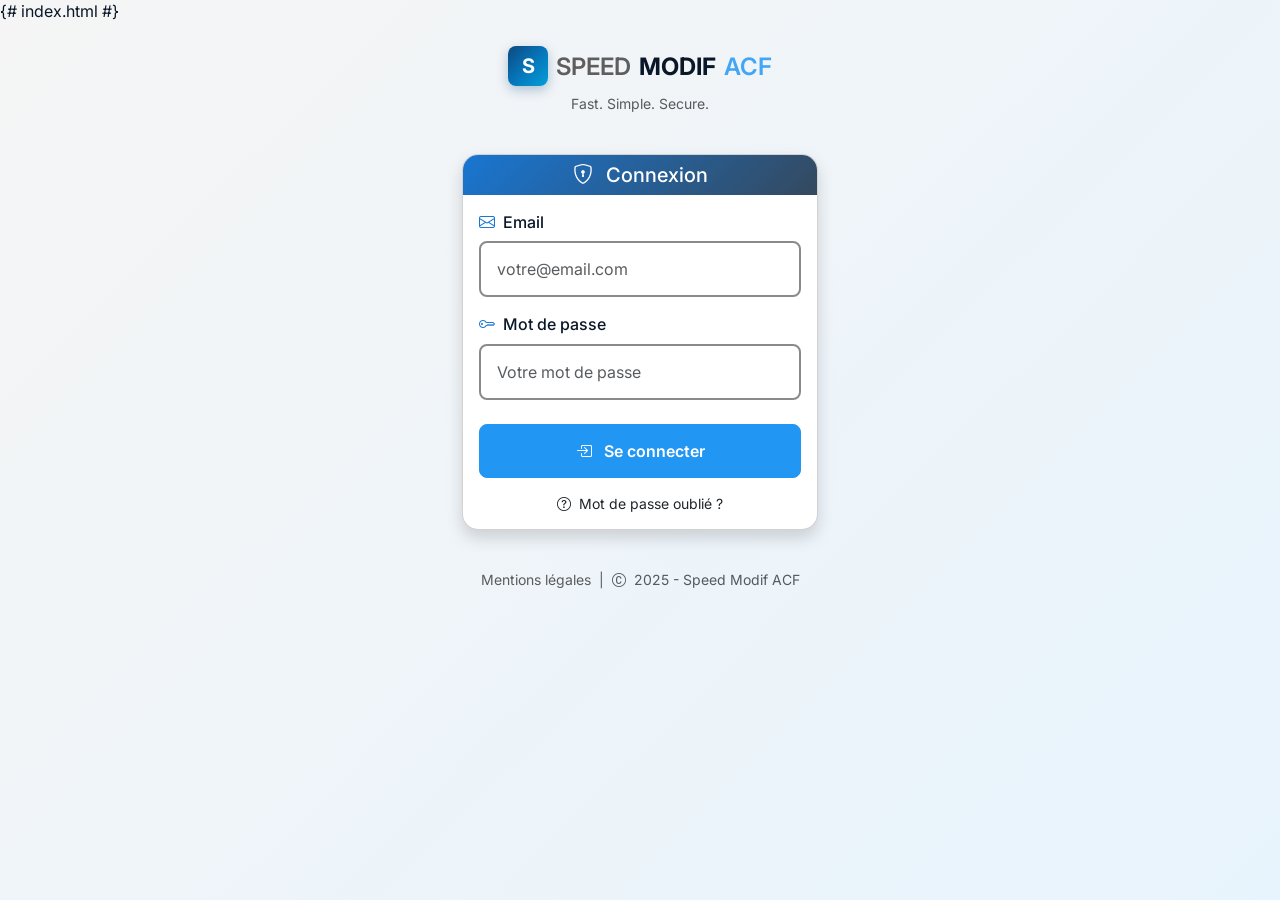
==== index.html @ 0ed7f6ca "test du backend" ====
{# index.html #}

<!DOCTYPE html>
<html lang="FR">
  <head>
    <meta charset="UTF-8" />
    <meta name="viewport" content="width=device-width, initial-scale=1.0" />
    <meta http-equiv="X-UA-Compatible" content="ie=edge" />
    <title>Speed Modif ACF</title>

    <!-- Bootstrap css -->
    <link
      href="https://cdn.jsdelivr.net/npm/bootstrap@5.3.7/dist/css/bootstrap.min.css"
      rel="stylesheet"
      integrity="sha384-LN+7fdVzj6u52u30Kp6M/trliBMCMKTyK833zpbD+pXdCLuTusPj697FH4R/5mcr"
      crossorigin="anonymous" />

    <!-- Bootstap icon -->
    <link
      rel="stylesheet"
      href="https://cdn.jsdelivr.net/npm/bootstrap-icons@1.13.1/font/bootstrap-icons.min.css" />

    <!-- Google fonts -->
    <link rel="preconnect" href="https://fonts.googleapis.com" />
    <link rel="preconnect" href="https://fonts.gstatic.com" crossorigin />
    <link
      href="https://fonts.googleapis.com/css2?family=Inter:wght@300;400;500;600;700&display=swap"
      rel="stylesheet" />
    <link rel="stylesheet" href="./css/styles.css" type="text/css" />

    <meta name="author" content="coDje" />
    <meta
      name="description"
      content="Fast. Simple. Secure. Une application qui modifie rapidement les champs ACF existants." />
  </head>
  <body>
    <!-- Header avec logo -->
    <header class="py-4">
        <div class="container text-center">
            <div class="d-flex align-items-center justify-content-center gap-2 mb-2">
                <div class="logo-s">S</div>
                <span class="logo-speed">SPEED</span>
                <span class="logo-modif">MODIF</span>
                <span class="logo-acf">ACF</span>
            </div>
            <p class="text-muted small">Fast. Simple. Secure.</p>
        </div>
    </header>

    <!-- Main Content -->
    <main class="container">
        <div class="row justify-content-center">
            <div class="col-12 col-md-6 col-lg-4">
                <!-- Card de connexion -->
                <div class="card shadow">
                    <div class="card-header bg-primary text-white text-center">
                        <h1 class="h5 mb-0">
                            <i class="bi bi-shield-lock me-2"></i>
                            Connexion
                        </h1>
                    </div>
                    
                    <div class="card-body">
                        <!-- Message d'erreur -->
                        <div class="alert alert-danger d-none" id="errorMessage" role="alert">
                            <i class="bi bi-exclamation-triangle me-2"></i>
                            <span id="errorText">Identifiants incorrects.</span>
                        </div>

                        <!-- Formulaire -->
                        <form id="loginForm" method="POST" action="api/auth.php" novalidate>
                            <!-- Protection CSRF -->
                            <input type="hidden" name="csrf_token" id="csrfToken">
                            
                            <!-- Email -->
                            <div class="mb-3">
                                <label for="email" class="form-label">
                                    <i class="bi bi-envelope me-1"></i>
                                    Email
                                </label>
                                <input 
                                    type="email" 
                                    class="form-control" 
                                    id="email" 
                                    name="email"
                                    placeholder="votre@email.com"
                                    required
                                    autocomplete="email"
                                >
                                <div class="invalid-feedback">
                                    Email invalide.
                                </div>
                            </div>

                            <!-- Mot de passe -->
                            <div class="mb-3">
                                <label for="password" class="form-label">
                                    <i class="bi bi-key me-1"></i>
                                    Mot de passe
                                </label>
                                <input 
                                    type="password" 
                                    class="form-control" 
                                    id="password" 
                                    name="password"
                                    placeholder="Votre mot de passe"
                                    required
                                    autocomplete="current-password"
                                    minlength="8"
                                >
                                <div class="invalid-feedback">
                                    Mot de passe requis (8 caractères min).
                                </div>
                            </div>                           

                            <!-- Bouton -->
                            <div class="d-grid mb-3 mt-4">
                                <button type="submit" class="btn btn-primary" id="loginButton">
                                    <i class="bi bi-box-arrow-in-right me-2"></i>
                                    <span id="buttonText">Se connecter</span>
                                    <span class="spinner-border spinner-border-sm ms-2 d-none" id="loginSpinner"></span>
                                </button>
                            </div>

                            <!-- Lien -->
                            <div class="text-center">
                                <a href="#" class="text-decoration-none small">
                                    <i class="bi bi-question-circle me-1"></i>
                                    Mot de passe oublié ?
                                </a>
                            </div>
                        </form>
                    </div>
                </div>
            </div>
        </div>
    </main>

    <!-- Footer -->
    <footer class="text-center py-3 mt-4">
        <small class="text-muted"><a class="footer-mentions me-1" href="#">Mentions légales</a> |
            <i class="bi bi-c-circle mx-1"></i>
            2025 - Speed Modif ACF
        </small>
    </footer>


    <!-- Bootstrap JS -->
    <script
      src="https://cdn.jsdelivr.net/npm/bootstrap@5.3.7/dist/js/bootstrap.bundle.min.js"
      integrity="sha384-ndDqU0Gzau9qJ1lfW4pNLlhNTkCfHzAVBReH9diLvGRem5+R9g2FzA8ZGN954O5Q"
      crossorigin="anonymous"></script>

    <!-- Custom JS -->
    <script src="js/auth.js"></script>
  </body>
</html>
---- css/styles.css ----
/* css/styles.css */

@charset "UTF-8";
:root {
  /* Couleurs principales */
  --primary: #34495e;
  --secondary: #1976d2;
  --accent: #42a5f5;
  --light: #f5f5f5;
  --dark: #2c3e50;
  --action: #2196f3;
  /* Couleurs texte */
  --text-primary: #0a1728;
  --text-secondary: #5e5e5e;
  --text-muted: #5b5b5b;
  /* Couleurs décorative */
  --border-light: #8a8a8c;
  --border-medium: #707173;
  --border-dark: #69696b;
  /* Dégradé du logo S */
  --gradient-start: #0d497f;
  --gradient-middle: #0575b9;
  --gradient-end: #069fd9;
  /* Breakpoints */
  --mobile-max: 479px;
  --tablet-min: 480px;
  --tablet-max: 767px;
  --desktop-min: 768px;
  --large-desktop-min: 1024px;
}

/* Reset et normalisation */
* {
  margin: 0;
  padding: 0;
  box-sizing: border-box;
}

html {
  font-size: 16px;
  scroll-behavior: smooth;
}

body {
  font-family: "Inter", -apple-system, BlinkMacSystemFont, sans-serif;
  line-height: 1.4;
  color: var(--text-primary);
  background: linear-gradient(135deg, var(--light) 0%, #e8f4fd 100%);
  min-height: 100vh;
  display: flex;
  flex-direction: column;
  -webkit-font-smoothing: antialiased;
  -moz-osx-font-smoothing: grayscale;
}

/* Accessibilité */
button, input, textarea, select {
  font-family: inherit;
}

button {
  cursor: pointer;
}

a {
  text-decoration: none;
  color: inherit;
}

img {
  max-width: 100%;
  height: auto;
}

/* Focus visible pour l'accessibilité */
*:focus-visible {
  outline: 2px solid var(--secondary);
  outline-offset: 2px;
}

.card {
  border-radius: 1rem !important;
  overflow: hidden;
}
.card .card-header {
  background: linear-gradient(135deg, var(--secondary), var(--primary)) !important;
  border: none;
}
.card .card-title {
  font-weight: 600;
  margin-bottom: 0.5rem;
}

.form-control {
  border-radius: 0.5rem;
  border: 2px solid var(--border-light);
  padding: 0.875rem 1rem;
  font-family: "Inter", sans-serif;
}
.form-control:focus {
  border-color: var(--secondary);
  box-shadow: 0 0 0 0.2rem rgba(25, 118, 210, 0.25);
}
.form-control.is-invalid {
  border-color: #dc3545;
}
.form-control.is-valid {
  border-color: #198754;
}

.form-label {
  color: var(--text-primary);
  font-weight: 500;
  margin-bottom: 0.5rem;
}
.form-label i {
  color: var(--secondary);
}

.btn-primary {
  background: var(--action);
  border-color: var(--action);
  font-weight: 600;
  padding: 0.875rem 1.5rem;
  border-radius: 0.5rem;
}
.btn-primary:hover {
  background: var(--secondary);
  border-color: var(--secondary);
}
.btn-primary:focus {
  box-shadow: 0 0 0 0.2rem rgba(33, 150, 243, 0.5);
}
.btn-primary:disabled {
  background: var(--border-light);
  border-color: var(--border-light);
}

bg-primary {
  background-color: red !important;
}

.logo-s {
  width: 2.5rem;
  height: 2.5rem;
  background: linear-gradient(135deg, var(--gradient-start), var(--gradient-middle), var(--gradient-end));
  border-radius: 0.5rem;
  display: flex;
  align-items: center;
  justify-content: center;
  color: white;
  font-weight: 700;
  font-size: 1.25rem;
  box-shadow: 0 4px 12px rgba(13, 73, 127, 0.3);
}

.logo-speed {
  color: var(--text-secondary);
  font-weight: 600;
  font-size: 1.5rem;
}

.logo-modif {
  color: var(--text-primary);
  font-weight: 700;
  font-size: 1.5rem;
}

.logo-acf {
  color: var(--accent);
  font-weight: 600;
  font-size: 1.5rem;
}

.footer-mentions {
  text-decoration: none;
  color: inherit;
  color: var(--text-muted);
}
.footer-mentions:hover {
  filter: brightness(1.5);
}

@media (max-width: 768px) {
  .logo-speed, .logo-modif, .logo-acf {
    font-size: 1.25rem;
  }
  .logo-s {
    width: 2rem;
    height: 2rem;
    font-size: 1rem;
  }
}
.nav-dashboard {
  background: linear-gradient(0deg, var(--gradient-start), var(--gradient-middle), var(--gradient-end)) !important;
}

.navbar-brand .logo-s {
  width: 2rem;
  height: 2rem;
  background: linear-gradient(135deg, var(--gradient-start), var(--gradient-middle), var(--gradient-end));
  border-radius: 0.375rem;
  display: flex;
  align-items: center;
  justify-content: center;
  color: white;
  font-weight: 700;
  font-size: 1rem;
  box-shadow: 2px 2px 4px rgba(0, 0, 0, 0.2);
}
.navbar-brand .logo-speed {
  color: rgba(255, 255, 255, 0.8);
  font-weight: 600;
  font-size: 1rem;
}
.navbar-brand .logo-modif {
  color: white;
  font-weight: 700;
  font-size: 1rem;
}
.navbar-brand .logo-acf {
  color: var(--accent);
  font-weight: 600;
  font-size: 1rem;
  color: #EDF5FD;
}

.sidebar {
  width: 15rem;
  min-height: 100vh;
  box-shadow: 2px 0 4px rgba(0, 0, 0, 0.05);
}

.section-link {
  color: var(--text-secondary);
  font-weight: 500;
  padding: 0.75rem 1rem;
  border-radius: 0.5rem;
  margin: 0 0.75rem 0.25rem 0.75rem;
  transition: all 0.3s ease;
  text-decoration: none;
  display: flex;
  align-items: center;
}
.section-link:hover {
  background: var(--light);
  color: var(--primary);
  transform: translateX(4px);
}
.section-link.active {
  background: var(--secondary);
  color: white;
  box-shadow: 0 2px 8px rgba(25, 118, 210, 0.3);
}
.section-link.active .badge {
  background: rgba(255, 255, 255, 0.2) !important;
}
.section-link i {
  font-size: 1.1rem;
}
.section-link span:not(.badge) {
  flex: 1;
}
.section-link .badge {
  font-size: 0.7rem;
  padding: 0.25rem 0.5rem;
}

#contentContainer {
  min-height: 400px;
}

.field-card {
  background: white;
  border: 1px solid var(--border-light);
  border-radius: 0.75rem;
  padding: 1.25rem;
  transition: all 0.3s ease;
  height: 100%;
  box-shadow: 0 2px 4px rgba(0, 0, 0, 0.05);
}
.field-card:hover {
  transform: translateY(-2px);
  box-shadow: 0 8px 25px rgba(0, 0, 0, 0.1);
  border-color: var(--accent);
}

.field-title {
  color: var(--primary);
  font-size: 1.1rem;
  font-weight: 600;
  margin-bottom: 0.5rem;
}

.field-group {
  background: var(--accent);
  color: white;
  padding: 0.25rem 0.5rem;
  border-radius: 1rem;
  font-size: 0.75rem;
  font-weight: 500;
  display: inline-block;
  margin-bottom: 0.75rem;
}

.field-preview {
  background: var(--light);
  padding: 1rem;
  border-radius: 0.5rem;
  border: 1px solid var(--accent);
  margin: 0.75rem 0;
  font-size: 0.875rem;
  color: var(--text-secondary);
  font-style: italic;
}

.field-last-modified {
  color: var(--text-muted);
  font-size: 0.75rem;
  margin-bottom: 1rem;
}

.btn-edit {
  background: var(--action);
  border-color: var(--action);
  color: white;
  font-weight: 500;
}
.btn-edit:hover {
  background: var(--secondary);
  border-color: var(--secondary);
  color: white;
  transform: translateY(-1px);
}
.btn-edit:disabled {
  background: var(--border-light);
  border-color: var(--border-light);
  color: var(--text-muted);
  transform: none;
}

.history-item {
  display: flex;
  align-items: center;
  padding: 1rem;
  background: white;
  border: 1px solid var(--border-light);
  border-radius: 0.5rem;
  margin-bottom: 0.75rem;
  transition: all 0.3s ease;
}
.history-item:hover {
  transform: translateY(-1px);
  box-shadow: 0 4px 12px rgba(0, 0, 0, 0.1);
}

.history-icon {
  width: 2.5rem;
  height: 2.5rem;
  background: var(--light);
  border-radius: 0.5rem;
  display: flex;
  align-items: center;
  justify-content: center;
  margin-right: 1rem;
  color: var(--secondary);
}

.history-content {
  flex: 1;
}

.history-action {
  font-weight: 600;
  color: var(--text-primary);
  margin-bottom: 0.25rem;
}

.history-time {
  color: var(--text-muted);
  font-size: 0.875rem;
}

.search-highlight {
  background: rgba(66, 165, 245, 0.2);
  padding: 0.125rem 0.25rem;
  border-radius: 0.25rem;
}

.loading-spinner {
  display: flex;
  justify-content: center;
  align-items: center;
  min-height: 200px;
  flex-direction: column;
  color: var(--text-muted);
}

@media (max-width: 768px) {
  .sidebar {
    position: fixed;
    top: 76px;
    left: -100%;
    width: 280px;
    height: calc(100vh - 76px);
    transition: left 0.3s ease;
    background: white;
  }
  .sidebar.show {
    left: 0;
    box-shadow: 4px 0 8px rgba(0, 0, 0, 0.1);
  }
  .navbar .input-group {
    max-width: 200px !important;
  }
  .field-card {
    margin-bottom: 1rem;
  }
}
@media (min-width: 992px) {
  .col-lg-10 {
    width: calc(100% - 15rem);
  }
}/*# sourceMappingURL=styles.css.map */
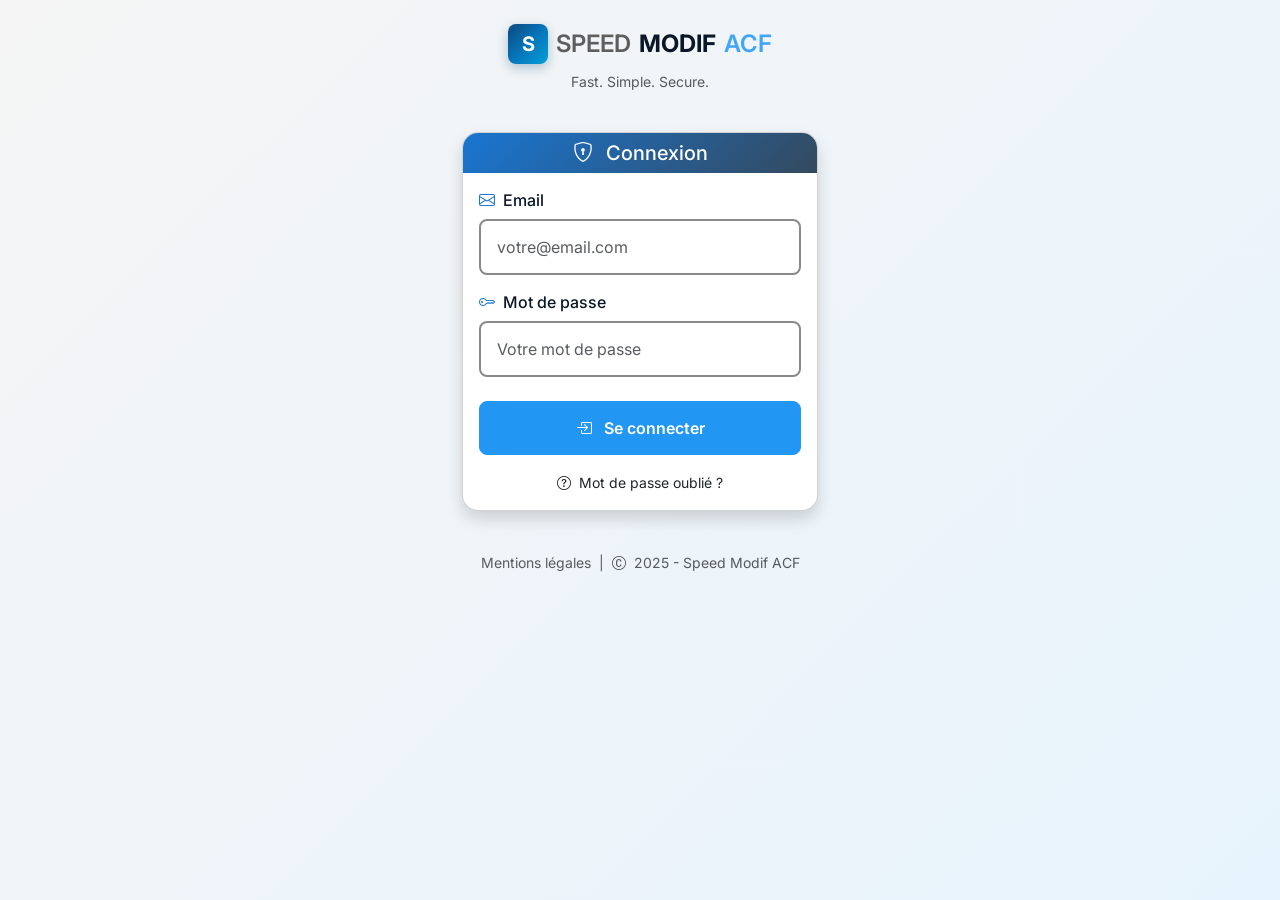
==== commit e9ed1f82: "nettoyage de code js" ====
--- a/index.html
+++ b/index.html
@@ -1,4 +1,4 @@
-{# index.html #}
+<!-- index.html -->
 
 <!DOCTYPE html>
 <html lang="FR">
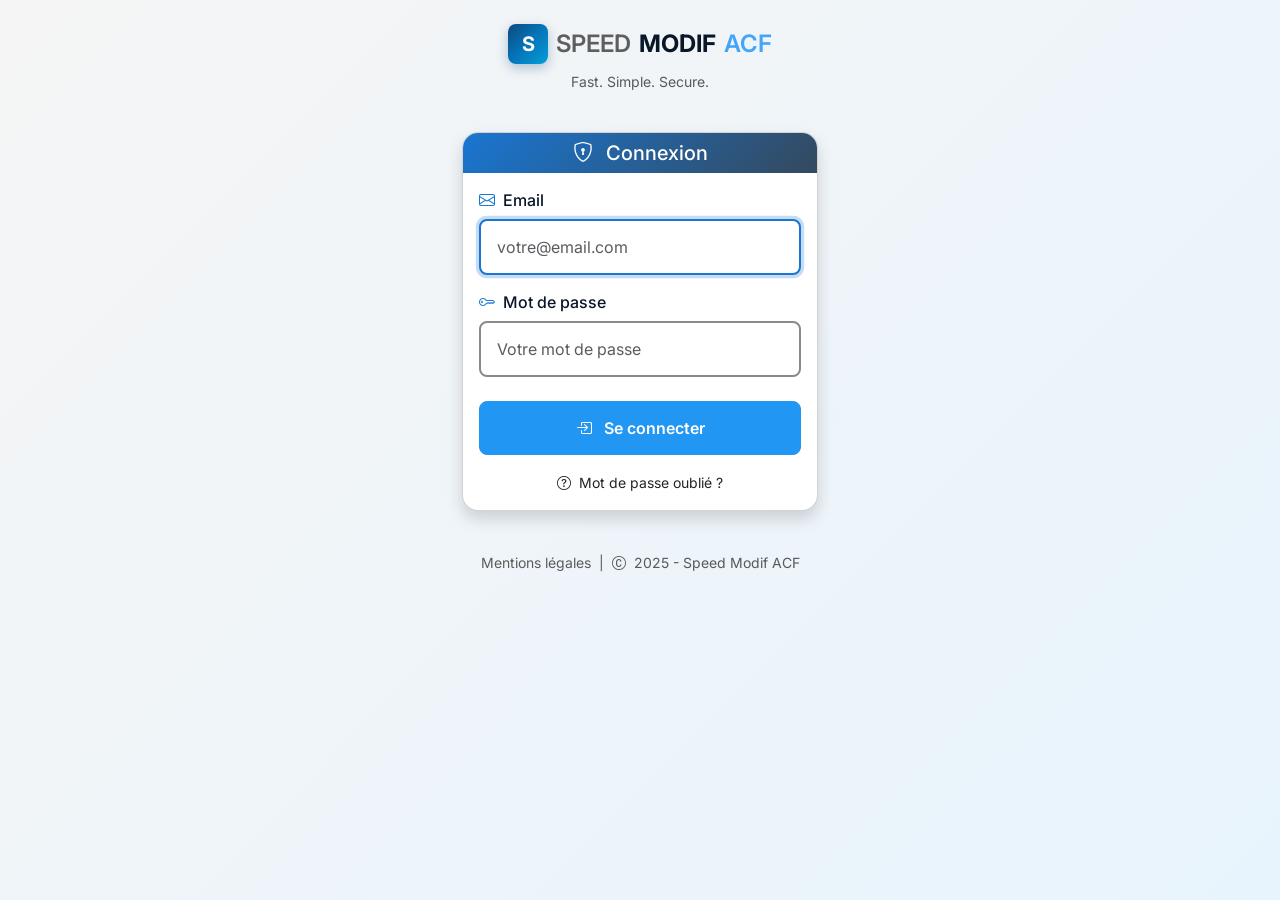
==== commit accda9f2: "ajout de commentaire pertinent et simplification du code" ====
--- a/index.html
+++ b/index.html
@@ -1,5 +1,3 @@
-<!-- index.html -->
-
 <!DOCTYPE html>
 <html lang="FR">
   <head>
@@ -68,7 +66,7 @@
                         </div>
 
                         <!-- Formulaire -->
-                        <form id="loginForm" method="POST" action="api/auth.php" novalidate>
+                        <form id="loginForm" method="POST" action="auth.php" novalidate>
                             <!-- Protection CSRF -->
                             <input type="hidden" name="csrf_token" id="csrfToken">
                             
@@ -144,7 +142,6 @@
         </small>
     </footer>
 
-
     <!-- Bootstrap JS -->
     <script
       src="https://cdn.jsdelivr.net/npm/bootstrap@5.3.7/dist/js/bootstrap.bundle.min.js"
@@ -152,6 +149,7 @@
       crossorigin="anonymous"></script>
 
     <!-- Custom JS -->
-    <script src="js/auth.js"></script>
+    <script src="js/api.js"></script>
+    <script src="js/app.js"></script>
   </body>
 </html>
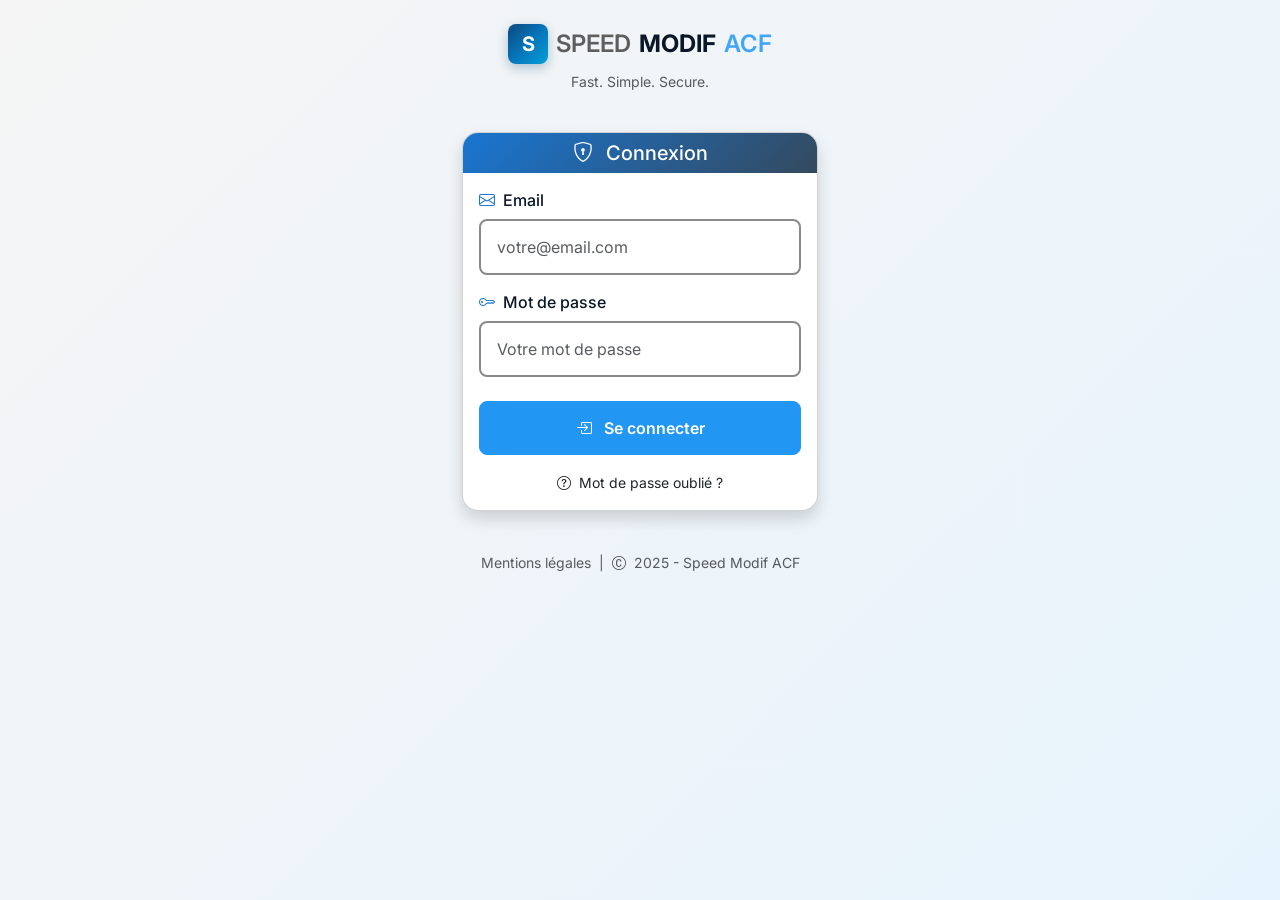
==== commit 65246501: "Amélioration de la sécurité pour protéger contre les attaques CSRF" ====
--- a/index.html
+++ b/index.html
@@ -1,3 +1,5 @@
+<!-- index.html -->
+
 <!DOCTYPE html>
 <html lang="FR">
   <head>
@@ -34,112 +36,112 @@
   <body>
     <!-- Header avec logo -->
     <header class="py-4">
-        <div class="container text-center">
-            <div class="d-flex align-items-center justify-content-center gap-2 mb-2">
-                <div class="logo-s">S</div>
-                <span class="logo-speed">SPEED</span>
-                <span class="logo-modif">MODIF</span>
-                <span class="logo-acf">ACF</span>
-            </div>
-            <p class="text-muted small">Fast. Simple. Secure.</p>
+      <div class="container text-center">
+        <div
+          class="d-flex align-items-center justify-content-center gap-2 mb-2">
+          <div class="logo-s">S</div>
+          <span class="logo-speed">SPEED</span>
+          <span class="logo-modif">MODIF</span>
+          <span class="logo-acf">ACF</span>
         </div>
+        <p class="text-muted small">Fast. Simple. Secure.</p>
+      </div>
     </header>
 
     <!-- Main Content -->
     <main class="container">
-        <div class="row justify-content-center">
-            <div class="col-12 col-md-6 col-lg-4">
-                <!-- Card de connexion -->
-                <div class="card shadow">
-                    <div class="card-header bg-primary text-white text-center">
-                        <h1 class="h5 mb-0">
-                            <i class="bi bi-shield-lock me-2"></i>
-                            Connexion
-                        </h1>
-                    </div>
-                    
-                    <div class="card-body">
-                        <!-- Message d'erreur -->
-                        <div class="alert alert-danger d-none" id="errorMessage" role="alert">
-                            <i class="bi bi-exclamation-triangle me-2"></i>
-                            <span id="errorText">Identifiants incorrects.</span>
-                        </div>
+      <div class="row justify-content-center">
+        <div class="col-12 col-md-6 col-lg-4">
+          <!-- Card de connexion -->
+          <div class="card shadow">
+            <div class="card-header bg-primary text-white text-center">
+              <h1 class="h5 mb-0">
+                <i class="bi bi-shield-lock me-2"></i>
+                Connexion
+              </h1>
+            </div>
 
-                        <!-- Formulaire -->
-                        <form id="loginForm" method="POST" action="auth.php" novalidate>
-                            <!-- Protection CSRF -->
-                            <input type="hidden" name="csrf_token" id="csrfToken">
-                            
-                            <!-- Email -->
-                            <div class="mb-3">
-                                <label for="email" class="form-label">
-                                    <i class="bi bi-envelope me-1"></i>
-                                    Email
-                                </label>
-                                <input 
-                                    type="email" 
-                                    class="form-control" 
-                                    id="email" 
-                                    name="email"
-                                    placeholder="votre@email.com"
-                                    required
-                                    autocomplete="email"
-                                >
-                                <div class="invalid-feedback">
-                                    Email invalide.
-                                </div>
-                            </div>
+            <div class="card-body">
+              <!-- Message d'erreur -->
+              <div
+                class="alert alert-danger d-none"
+                id="errorMessage"
+                role="alert">
+                <i class="bi bi-exclamation-triangle me-2"></i>
+                <span id="errorText">Identifiants incorrects.</span>
+              </div>
 
-                            <!-- Mot de passe -->
-                            <div class="mb-3">
-                                <label for="password" class="form-label">
-                                    <i class="bi bi-key me-1"></i>
-                                    Mot de passe
-                                </label>
-                                <input 
-                                    type="password" 
-                                    class="form-control" 
-                                    id="password" 
-                                    name="password"
-                                    placeholder="Votre mot de passe"
-                                    required
-                                    autocomplete="current-password"
-                                    minlength="8"
-                                >
-                                <div class="invalid-feedback">
-                                    Mot de passe requis (8 caractères min).
-                                </div>
-                            </div>                           
+              <!-- Formulaire -->
+              <form id="loginForm" novalidate>
+                <!-- Email -->
+                <div class="mb-3">
+                  <label for="email" class="form-label">
+                    <i class="bi bi-envelope me-1"></i>
+                    Email
+                  </label>
+                  <input
+                    type="email"
+                    class="form-control"
+                    id="email"
+                    name="email"
+                    placeholder="votre@email.com"
+                    required
+                    aria-required="true"
+                    autocomplete="email" />
+                </div>
 
-                            <!-- Bouton -->
-                            <div class="d-grid mb-3 mt-4">
-                                <button type="submit" class="btn btn-primary" id="loginButton">
-                                    <i class="bi bi-box-arrow-in-right me-2"></i>
-                                    <span id="buttonText">Se connecter</span>
-                                    <span class="spinner-border spinner-border-sm ms-2 d-none" id="loginSpinner"></span>
-                                </button>
-                            </div>
+                <!-- Mot de passe -->
+                <div class="mb-3">
+                  <label for="password" class="form-label">
+                    <i class="bi bi-key me-1"></i>
+                    Mot de passe
+                  </label>
+                  <input
+                    type="password"
+                    class="form-control"
+                    id="password"
+                    name="password"
+                    placeholder="Votre mot de passe"
+                    required
+                    autocomplete="current-password"
+                    minlength="8" />
+                </div>
 
-                            <!-- Lien -->
-                            <div class="text-center">
-                                <a href="#" class="text-decoration-none small">
-                                    <i class="bi bi-question-circle me-1"></i>
-                                    Mot de passe oublié ?
-                                </a>
-                            </div>
-                        </form>
-                    </div>
+                <!-- Bouton -->
+                <div class="d-grid mb-3 mt-4">
+                  <button
+                    type="submit"
+                    class="btn btn-primary"
+                    id="loginButton">
+                    <i class="bi bi-box-arrow-in-right me-2"></i>
+                    <span id="buttonText">Se connecter</span>
+                    <span
+                      class="spinner-border spinner-border-sm ms-2 d-none"
+                      id="loginSpinner"></span>
+                  </button>
                 </div>
+
+                <!-- Lien -->
+                <div class="text-center">
+                  <a href="#" class="text-decoration-none small">
+                    <i class="bi bi-question-circle me-1"></i>
+                    Mot de passe oublié ?
+                  </a>
+                </div>
+              </form>
             </div>
+          </div>
         </div>
+      </div>
     </main>
 
     <!-- Footer -->
     <footer class="text-center py-3 mt-4">
-        <small class="text-muted"><a class="footer-mentions me-1" href="#">Mentions légales</a> |
-            <i class="bi bi-c-circle mx-1"></i>
-            2025 - Speed Modif ACF
-        </small>
+      <small class="text-muted"
+        ><a class="footer-mentions me-1" href="#">Mentions légales</a> |
+        <i class="bi bi-c-circle mx-1"></i>
+        2025 - Speed Modif ACF
+      </small>
     </footer>
 
     <!-- Bootstrap JS -->
